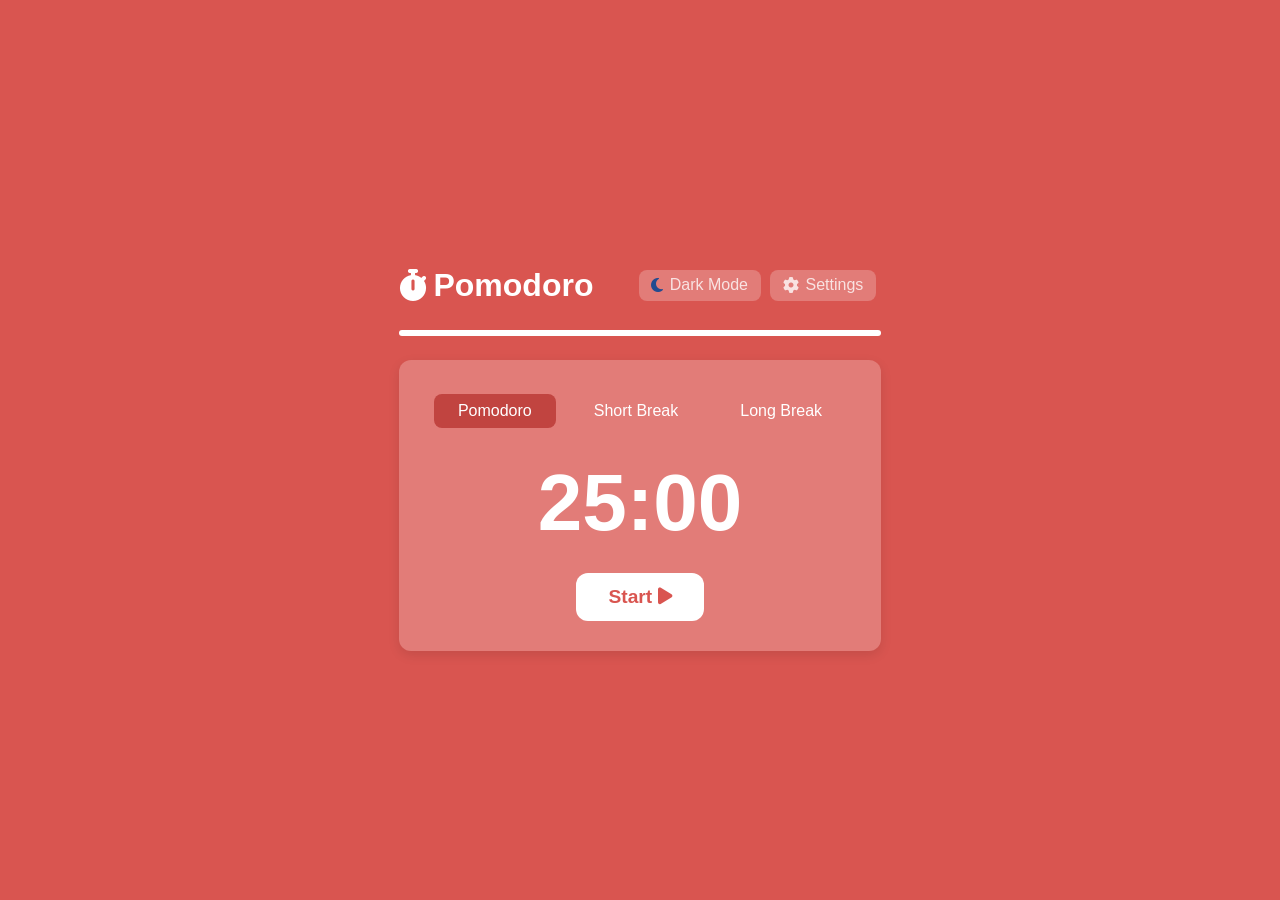
==== index.html @ 697d195a "toggle button for sound" ====
<!DOCTYPE html>
<html lang="en">
  <head>
    <meta charset="UTF-8" />
    <meta name="viewport" content="width=device-width, initial-scale=1.0" />
    <title>Pomodoro</title>
    <link rel="stylesheet" href="style.css" />
    <link rel="stylesheet" href="https://cdnjs.cloudflare.com/ajax/libs/font-awesome/6.4.0/css/all.min.css" integrity="sha512-iecdLmaskl7CVkqkXNQ/ZH/XLlvWZOJyj7Yy7tcenmpD1ypASozpmT/E0iPtmFIB46ZmdtAc9eNBvH0H/ZpiBw==" crossorigin="anonymous" referrerpolicy="no-referrer" />
    <link rel="icon" href="data:image/svg+xml,<svg xmlns=%22http://www.w3.org/2000/svg%22 viewBox=%220 0 100 100%22><text y=%22.9em%22 font-size=%2290%22>⏱️</text></svg>" />
  </head>
  <body>
    <div class="pomodoro">
      <!-- Top Bar -->
      <header class="top-bar">
        <h1><i class="fa-solid fa-stopwatch"></i>Pomodoro</h1>
        <div class="top-bar-buttons">
          <button id="dark-mode-toggle"><i class="fa-solid fa-moon" style="color: #234b90;"></i>Dark Mode</button>
          <button id="settings"><i class="fa-solid fa-gear "></i>Settings</button>
        </div>
      </header>
      <div class="progress-bar-container">
        <div id="progress-bar"></div>
      </div>      
      <!-- Timer Section -->
      <main class="timer-section">
        <div class="mode-buttons">
          <button id="pomodoro">Pomodoro</button>
          <button id="short-break">Short Break</button>
          <button id="long-break">Long Break</button>
        </div>

        <h2 class="timer">25:00</h2>

        <div class="controls">
          <button id="start">Start <i class="fa-solid fa-play"></i></button>
        </div>
      </main>

      <!-- Settings Modal -->
      <div id="settings-modal" class="modal hidden">
        <h2>Settings</h2>
        <div>
          <label>
            Pomodoro Length
            <input
              type="number" id="pomodoro-length" value="25" min="1" max="60" />
            minutes
          </label>
        </div>
        <div>
          <label>
            Short Break
            <input type="number" id="short-length" value="5" min="1" max="60" />
            minutes
          </label>
        </div>
        <div>
          <label>
            Long Break
            <input type="number" id="long-length" value="15" min="1" max="60" />
            minutes
          </label>
        </div>
        <button id="close-settings">x</button>
        <div>
          <label for="sound-toggle">
          <input type="checkbox" id="sound-toggle" checked />Enable Sound
          <i class="fa-solid fa-volume-xmark"></i>
          <i class="fa-solid fa-volume-high"></i>
          </label>
        </div>
        <div class="setting sound-toggle">
  <label for="sound-toggle">
    <input type="checkbox" id="sound-toggle" checked />
    Enable Sound
    <i class="fa-solid fa-volume-xmark icon-muted"></i>
    <i class="fa-solid fa-volume-high icon-unmuted"></i>
  </label>
  <div class="setting sound-toggle">
  <label>Sound</label>
  <button id="sound-toggle-btn" aria-label="Toggle sound">
    <i class="fa-solid fa-volume-high"></i>
  </button>
</div>

</div>

    </div>
    <div id="modal-backdrop" class="hidden"></div>
    <script src="script.js"></script>
  </body>
</html>
---- style.css ----
* {
  margin: 0;
  padding: 0;
  box-sizing: border-box;
  font-family:'Segoe UI', Tahoma, Geneva, Verdana, sans-serif;
}

body {
  display: flex;
  flex-direction: column;
  align-items: center;
  justify-content: center;
  height: 100vh;
  color: white;
  text-align: center;
}

/* Title */
title {
  font-size: 2rem;
  margin-bottom: 1rem;
}

/* Buttons */
.mode-buttons button {
  background: none;
  border: none;
  color: white;
  font-size: 1rem;
  padding: 0.5rem 1.5rem;
  margin: 0.3rem;
  border-radius: 8px;
  cursor: pointer;
  transition: background 0.2s ease;
}

/* Hover Effect */
.mode-buttons button:hover {
  background: rgba(255, 255, 255, 0.15);
}

/* Timer */
.timer {
  font-size: 5rem;
  font-weight: bold;
  margin: 1.5rem 0;
}

/* Start button */
#start {
  background-color: white;
  /* color: #d95550; */
  font-size: 1.2rem;
  font-weight: bold;
  padding: 0.8rem 2rem;
  border-radius: 12px;
  border: none;
  cursor: pointer;
  transition: opacity 0.2s;
}

/* Active Button States */
body.pomodoro .mode-buttons button.active {
  background-color: #c14440;
}

body.short .mode-buttons button.active {
  background-color: #3b7c80;
}

body.long .mode-buttons button.active {
  background-color: #366587;
}

/* Background Colour Change */
body.pomodoro {
  background-color: #d95550;
}

body.short {
  background-color: #4c9195;
}

body.long {
  background-color: #457ca3;
}

body.pomodoro #start {
  color: #d95550;
}

body.short #start {
  color: #4c9195;
}

body.long #start {
  color: #457ca3;
}

/* Timer Card Background Colors by Mode */
.timer-section {
  padding: 30px;
  border-radius: 12px;
  box-shadow: rgba(0, 0, 0, 0.1) 0px 4px 12px;
}

body.pomodoro .timer-section {
  background-color: #d95550;
}

body.short .timer-section {
  background-color: #4c9195;
}

body.long .timer-section {
  background-color: #457ca3;
}

body.pomodoro .timer-section {
  background-color: #e27c78;
}

body.short .timer-section {
  background-color: #71b0b4;
}

body.long .timer-section {
  background-color: #5a8ebd;
}

/* Top Bar */
.top-bar {
  display: flex;
  justify-content: space-between;
  align-items: center;
  padding: 1rem 0;
  margin-bottom: 0.5rem;
}

.top-bar button {
  border: none;      
  color: rgba(255, 255, 255, 0.781);
  font-size: 1rem;
  padding: 0.4rem 0.8rem;
  margin: 0.3rem;
  border-radius: 8px;
  cursor: pointer;
  transition: background 0.2s, color 0.2s;
  display: flex;
  align-items: center;
  gap: 0.4rem; 
}

.top-bar button:hover {
  color: white;
}

.top-bar h1 {
  display: flex;
  align-items: center;
  gap: 0.4rem; 
}

.top-bar-buttons {
  display: flex;
}

/* Rotate the gear icon on hover */
#settings:hover i.fa-gear {
  transform: rotate(30deg);
  transition: transform 0.5s ease;
}

body.pomodoro .top-bar button {
  background-color: #e27c78;
}

body.short .top-bar button {
  background-color: #71b0b4;
}

body.long .top-bar button {
  background-color: #5a8ebd;
}

.hidden {
  display: none;
}

/* Progress Bar Container */
.progress-bar-container {
  width: 100%;
  background-color: white;
  height: 6px;
  overflow: hidden;
  margin-top: 0;
  margin-bottom: 1.5rem;
  border-radius: 4px;
}

/* Progress Bar */
#progress-bar {
  height: 100%;
  width: 0%;
  background-color: #32be37;
  transition: width 1s linear;
  border-radius: 4px 0 0 4px;
} 

/* Dark Mode */
.dark-mode {
  background-color: #121212;
  color: white;
}

.dark-mode .timer-section {
  background-color: #1e1e1e;
}

.dark-mode .top-bar button {
  background-color: #333;
  color: #f5f5f5;
}

.dark-mode .mode-buttons button {
  color: #f5f5f5;
}

.dark-mode .mode-buttons button:hover {
  background-color: rgba(255, 255, 255, 0.1);
}

.dark-mode .mode-buttons button.active {
  background-color: #000000;
}

.dark-mode #start {
  background-color: #f5f5f5;
  color: #121212;
}

.dark-mode .progress-bar-container {
  background-color: #333;
}

.dark-mode #progress-bar {
  background-color: #4caf50;
}

/* Settings */
.modal {
  position: fixed;
  top: 50%;
  left: 50%;
  transform: translate(-50%, -50%);
  background: white;
  color: black;
  padding: 2rem;
  border-radius: 10px;
  box-shadow: 0 10px 25px rgba(0, 0, 0, 0.3);
  z-index: 1000;
  width: 300px;
  max-width: 90%;
}

/* Dark mode modal styles */
.dark-mode .modal {
  background: #333;
  color: white;
}

/* Modal backdrop */
#modal-backdrop {
  position: fixed;
  top: 0;
  left: 0;
  width: 100%;
  height: 100%;
  background: rgba(0, 0, 0, 0.6);
  z-index: 999;
}

/* Hide by default */
.hidden {
  display: none;
}
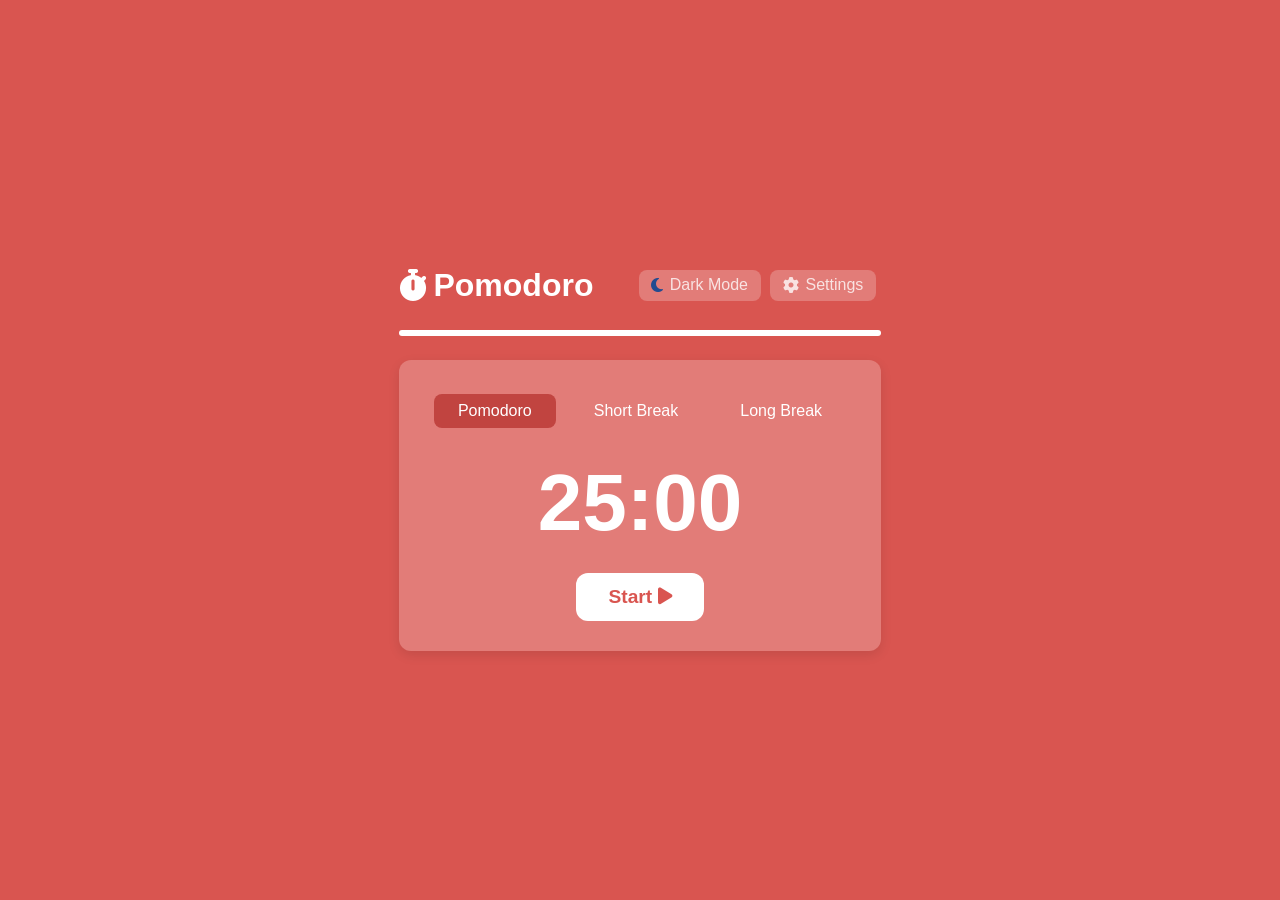
==== commit 8a7c3db2: "Restructured HTML to align time inputs" ====
--- a/index.html
+++ b/index.html
@@ -38,54 +38,39 @@
 
       <!-- Settings Modal -->
       <div id="settings-modal" class="modal hidden">
+        <button id="close-settings">x</button>
         <h2>Settings</h2>
-        <div>
-          <label>
-            Pomodoro Length
-            <input
-              type="number" id="pomodoro-length" value="25" min="1" max="60" />
-            minutes
+        <div class="setting-row">
+          <span>Pomodoro Length</span>
+          <div class="input-group">
+            <input type="number" id="pomodoro-length" value="25" min="1" max="60" />
+            <span>minutes</span>
+          </div>
+        </div>
+        <div class="setting-row">
+          <span>Short Break</span>
+          <div class="input-group">
+            <input type="number" id="short-length" value="5" min="1" max="60" />
+            <span>minutes</span>
+          </div>
+        </div>
+        <div class="setting-row">
+          <span>Long Break</span>
+          <div class="input-group">
+            <input type="number" id="long-length" value="15" min="1" max="60" />
+            <span>minutes</span>
+          </div>
+        </div>
+        <div class="sound-toggle">
+          <label for="sound-toggle">
+            <button id="sound-toggle-btn">
+              Sound Off <i class="fa-solid fa-volume-xmark"></i>
+              Sound On <i class="fa-solid fa-volume-high"></i>
+            </button>
           </label>
         </div>
-        <div>
-          <label>
-            Short Break
-            <input type="number" id="short-length" value="5" min="1" max="60" />
-            minutes
-          </label>
-        </div>
-        <div>
-          <label>
-            Long Break
-            <input type="number" id="long-length" value="15" min="1" max="60" />
-            minutes
-          </label>
-        </div>
-        <button id="close-settings">x</button>
-        <div>
-          <label for="sound-toggle">
-          <input type="checkbox" id="sound-toggle" checked />Enable Sound
-          <i class="fa-solid fa-volume-xmark"></i>
-          <i class="fa-solid fa-volume-high"></i>
-          </label>
-        </div>
-        <div class="setting sound-toggle">
-  <label for="sound-toggle">
-    <input type="checkbox" id="sound-toggle" checked />
-    Enable Sound
-    <i class="fa-solid fa-volume-xmark icon-muted"></i>
-    <i class="fa-solid fa-volume-high icon-unmuted"></i>
-  </label>
-  <div class="setting sound-toggle">
-  <label>Sound</label>
-  <button id="sound-toggle-btn" aria-label="Toggle sound">
-    <i class="fa-solid fa-volume-high"></i>
-  </button>
-</div>
+      </div>
 
-</div>
-
-    </div>
     <div id="modal-backdrop" class="hidden"></div>
     <script src="script.js"></script>
   </body>
--- a/style.css
+++ b/style.css
@@ -31,7 +31,8 @@
   margin: 0.3rem;
   border-radius: 8px;
   cursor: pointer;
-  transition: background 0.2s ease;
+  transition: background-color 1s ease, color 1s ease;
+
 }
 
 /* Hover Effect */
@@ -49,7 +50,6 @@
 /* Start button */
 #start {
   background-color: white;
-  /* color: #d95550; */
   font-size: 1.2rem;
   font-weight: bold;
   padding: 0.8rem 2rem;
@@ -102,6 +102,7 @@
   padding: 30px;
   border-radius: 12px;
   box-shadow: rgba(0, 0, 0, 0.1) 0px 4px 12px;
+  transition: background-color 1s ease, color 1s ease;
 }
 
 body.pomodoro .timer-section {
@@ -145,7 +146,7 @@
   margin: 0.3rem;
   border-radius: 8px;
   cursor: pointer;
-  transition: background 0.2s, color 0.2s;
+  transition: background-color 1s ease, color 1s ease;
   display: flex;
   align-items: center;
   gap: 0.4rem; 
@@ -196,6 +197,7 @@
   margin-top: 0;
   margin-bottom: 1.5rem;
   border-radius: 4px;
+  transition: background-color 1s ease, color 1s ease;
 }
 
 /* Progress Bar */
@@ -247,6 +249,11 @@
   background-color: #4caf50;
 }
 
+/* Transitioning Between Modes */
+body {
+  transition: background-color 1s ease, color 1s ease;
+}
+
 /* Settings */
 .modal {
   position: fixed;
@@ -255,12 +262,31 @@
   transform: translate(-50%, -50%);
   background: white;
   color: black;
-  padding: 2rem;
-  border-radius: 10px;
-  box-shadow: 0 10px 25px rgba(0, 0, 0, 0.3);
+  padding: 2rem 1.5rem;
+  border-radius: 16px;
+  width: 340px;
+  box-shadow: 0 20px 40px rgba(0, 0, 0, 0.2);
   z-index: 1000;
-  width: 300px;
+  width: 350px;
   max-width: 90%;
+  transition: all 0.3s ease;
+}
+
+.modal h2 {
+  font-size: 1.4rem;
+  margin-bottom: 1.2rem;
+  text-align: center;
+}
+
+.modal label {
+  display: flex;
+  justify-content: space-between;
+  align-items: center;
+  background: #f4f4f4;
+  padding: 0.7rem 1rem;
+  margin-bottom: 1rem;
+  border-radius: 8px;
+  font-size: 0.95rem;
 }
 
 /* Dark mode modal styles */
